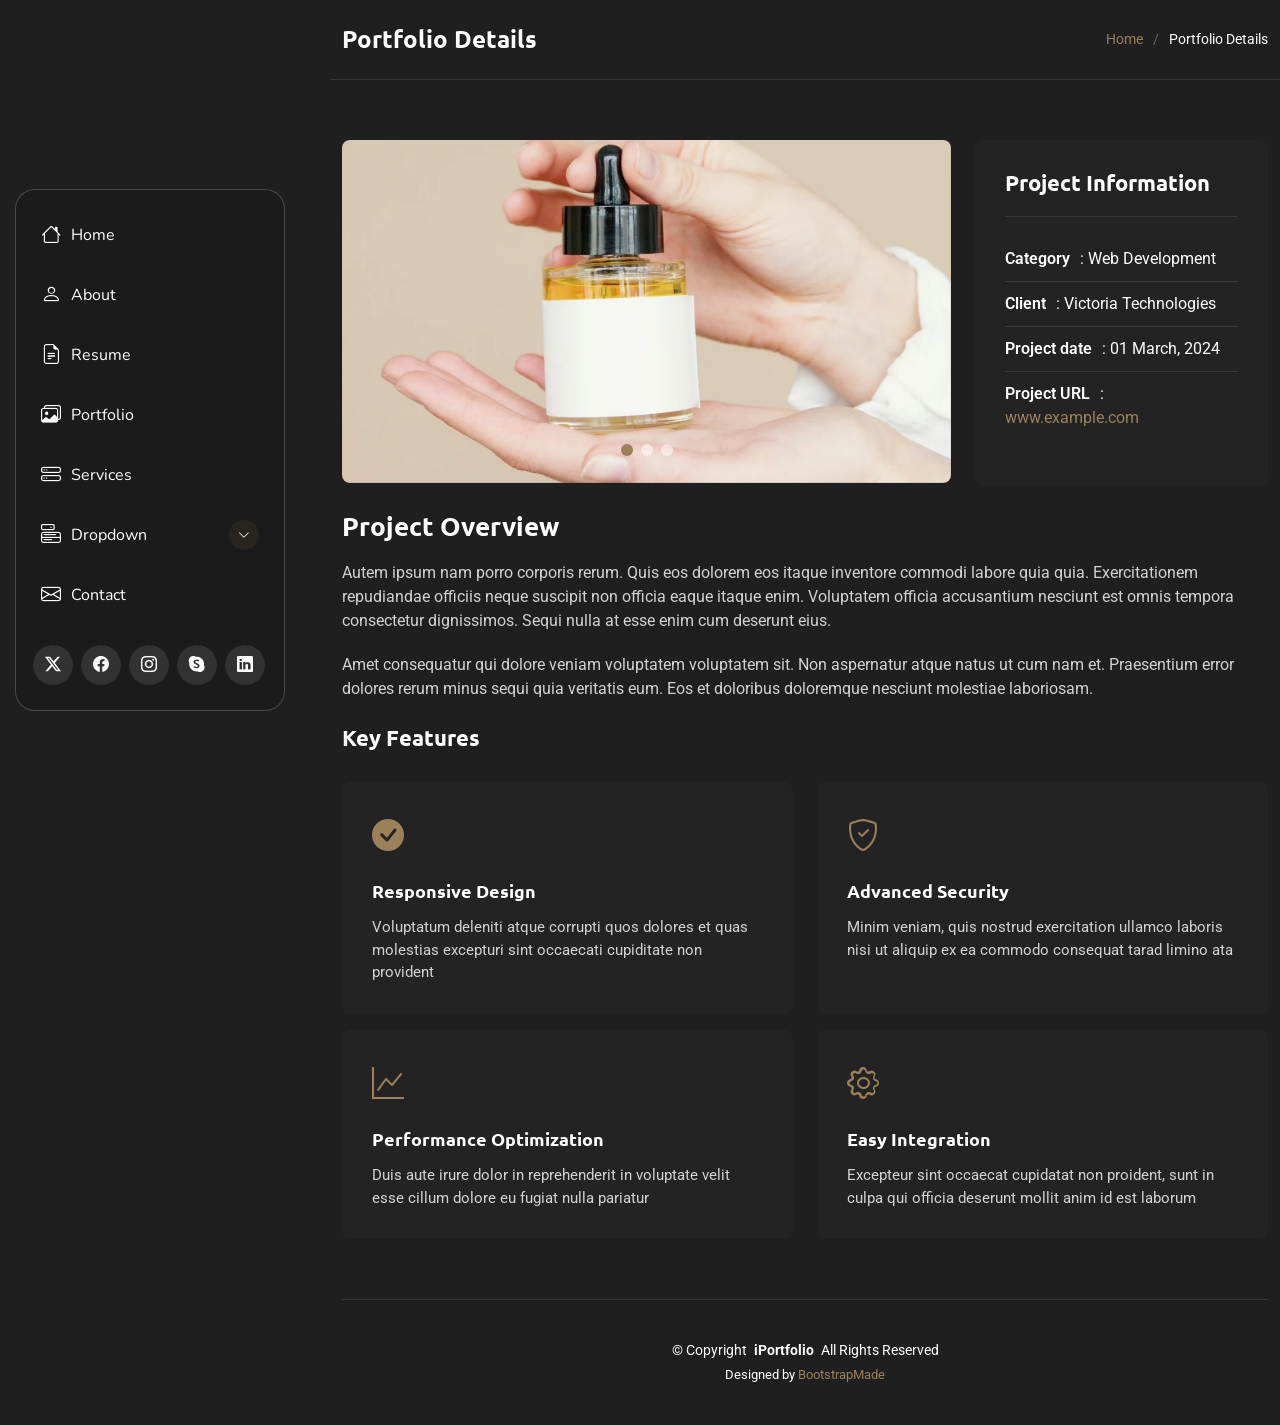
==== portfolio-details.html @ 77517f19 "Moved project to root for GitHub Pages" ====
<!DOCTYPE html>
<html lang="en">

<head>
  <meta charset="utf-8">
  <meta content="width=device-width, initial-scale=1.0" name="viewport">
  <title>Portfolio Details - SnapFolio Bootstrap Template</title>
  <meta name="description" content="">
  <meta name="keywords" content="">

  <!-- Favicons -->
  <link href="assets/img/favicon.png" rel="icon">
  <link href="assets/img/apple-touch-icon.png" rel="apple-touch-icon">

  <!-- Fonts -->
  <link href="https://fonts.googleapis.com" rel="preconnect">
  <link href="https://fonts.gstatic.com" rel="preconnect" crossorigin>
  <link href="https://fonts.googleapis.com/css2?family=Roboto:ital,wght@0,100;0,300;0,400;0,500;0,700;0,900;1,100;1,300;1,400;1,500;1,700;1,900&family=Ubuntu:ital,wght@0,300;0,400;0,500;0,700;1,300;1,400;1,500;1,700&family=Nunito:ital,wght@0,200;0,300;0,400;0,500;0,600;0,700;0,800;0,900;1,200;1,300;1,400;1,500;1,600;1,700;1,800;1,900&display=swap" rel="stylesheet">

  <!-- Vendor CSS Files -->
  <link href="assets/vendor/bootstrap/css/bootstrap.min.css" rel="stylesheet">
  <link href="assets/vendor/bootstrap-icons/bootstrap-icons.css" rel="stylesheet">
  <link href="assets/vendor/aos/aos.css" rel="stylesheet">
  <link href="assets/vendor/glightbox/css/glightbox.min.css" rel="stylesheet">
  <link href="assets/vendor/swiper/swiper-bundle.min.css" rel="stylesheet">

  <!-- Main CSS File -->
  <link href="assets/css/main.css" rel="stylesheet">

  <!-- =======================================================
  * Template Name: SnapFolio
  * Template URL: https://bootstrapmade.com/snapfolio-bootstrap-portfolio-template/
  * Updated: Jun 13 2025 with Bootstrap v5.3.6
  * Author: BootstrapMade.com
  * License: https://bootstrapmade.com/license/
  ======================================================== -->
</head>

<body class="portfolio-details-page">

  <header id="header" class="header dark-background d-flex flex-column justify-content-center">
    <i class="header-toggle d-xl-none bi bi-list"></i>

    <div class="header-container d-flex flex-column align-items-start">
      <nav id="navmenu" class="navmenu">
        <ul>
          <li><a href="#hero"><i class="bi bi-house navicon"></i>Home</a></li>
          <li><a href="#about"><i class="bi bi-person navicon"></i> About</a></li>
          <li><a href="#resume"><i class="bi bi-file-earmark-text navicon"></i> Resume</a></li>
          <li><a href="#portfolio"><i class="bi bi-images navicon"></i> Portfolio</a></li>
          <li><a href="#services"><i class="bi bi-hdd-stack navicon"></i> Services</a></li>
          <li class="dropdown"><a href="#"><i class="bi bi-menu-button navicon"></i> <span>Dropdown</span> <i class="bi bi-chevron-down toggle-dropdown"></i></a>
            <ul>
              <li><a href="#">Dropdown 1</a></li>
              <li class="dropdown"><a href="#"><span>Deep Dropdown</span> <i class="bi bi-chevron-down toggle-dropdown"></i></a>
                <ul>
                  <li><a href="#">Deep Dropdown 1</a></li>
                  <li><a href="#">Deep Dropdown 2</a></li>
                  <li><a href="#">Deep Dropdown 3</a></li>
                  <li><a href="#">Deep Dropdown 4</a></li>
                  <li><a href="#">Deep Dropdown 5</a></li>
                </ul>
              </li>
              <li><a href="#">Dropdown 2</a></li>
              <li><a href="#">Dropdown 3</a></li>
              <li><a href="#">Dropdown 4</a></li>
            </ul>
          </li>
          <li><a href="#contact"><i class="bi bi-envelope navicon"></i> Contact</a></li>
        </ul>
      </nav>

      <div class="social-links text-center">
        <a href="#" class="twitter"><i class="bi bi-twitter-x"></i></a>
        <a href="#" class="facebook"><i class="bi bi-facebook"></i></a>
        <a href="#" class="instagram"><i class="bi bi-instagram"></i></a>
        <a href="#" class="google-plus"><i class="bi bi-skype"></i></a>
        <a href="#" class="linkedin"><i class="bi bi-linkedin"></i></a>
      </div>

    </div>

  </header>

  <main class="main">

    <!-- Page Title -->
    <div class="page-title dark-background">
      <div class="container d-lg-flex justify-content-between align-items-center">
        <h1 class="mb-2 mb-lg-0">Portfolio Details</h1>
        <nav class="breadcrumbs">
          <ol>
            <li><a href="index.html">Home</a></li>
            <li class="current">Portfolio Details</li>
          </ol>
        </nav>
      </div>
    </div><!-- End Page Title -->

    <!-- Portfolio Details Section -->
    <section id="portfolio-details" class="portfolio-details section">

      <div class="container" data-aos="fade-up" data-aos-delay="100">

        <div class="row gy-4">

          <div class="col-lg-8">
            <div class="portfolio-details-slider swiper init-swiper">

              <script type="application/json" class="swiper-config">
                {
                  "loop": true,
                  "speed": 600,
                  "autoplay": {
                    "delay": 5000
                  },
                  "slidesPerView": "auto",
                  "pagination": {
                    "el": ".swiper-pagination",
                    "type": "bullets",
                    "clickable": true
                  }
                }
              </script>

              <div class="swiper-wrapper align-items-center">

                <div class="swiper-slide">
                  <img src="assets/img/portfolio/portfolio-1.webp" alt="Portfolio Image" class="img-fluid" loading="lazy">
                </div>

                <div class="swiper-slide">
                  <img src="assets/img/portfolio/portfolio-10.webp" alt="Portfolio Image" class="img-fluid" loading="lazy">
                </div>

                <div class="swiper-slide">
                  <img src="assets/img/portfolio/portfolio-7.webp" alt="Portfolio Image" class="img-fluid" loading="lazy">
                </div>

              </div>
              <div class="swiper-pagination"></div>
            </div>
          </div>

          <div class="col-lg-4">
            <div class="portfolio-info" data-aos="fade-left" data-aos-delay="200">
              <h3>Project Information</h3>
              <ul>
                <li><strong>Category</strong>: Web Development</li>
                <li><strong>Client</strong>: Victoria Technologies</li>
                <li><strong>Project date</strong>: 01 March, 2024</li>
                <li><strong>Project URL</strong>: <a href="#" target="_blank">www.example.com</a></li>
              </ul>
            </div>
          </div>

          <div class="col-lg-12">
            <div class="portfolio-description" data-aos="fade-up" data-aos-delay="300">
              <h2>Project Overview</h2>
              <p>
                Autem ipsum nam porro corporis rerum. Quis eos dolorem eos itaque inventore commodi labore quia quia. Exercitationem repudiandae officiis neque suscipit non officia eaque itaque enim. Voluptatem officia accusantium nesciunt est omnis tempora consectetur dignissimos. Sequi nulla at esse enim cum deserunt eius.
              </p>
              <p>
                Amet consequatur qui dolore veniam voluptatem voluptatem sit. Non aspernatur atque natus ut cum nam et. Praesentium error dolores rerum minus sequi quia veritatis eum. Eos et doloribus doloremque nesciunt molestiae laboriosam.
              </p>

              <div class="features mt-4">
                <h3>Key Features</h3>
                <div class="row gy-3">
                  <div class="col-md-6">
                    <div class="feature-item" data-aos="fade-up" data-aos-delay="400">
                      <i class="bi bi-check-circle-fill"></i>
                      <h4>Responsive Design</h4>
                      <p>Voluptatum deleniti atque corrupti quos dolores et quas molestias excepturi sint occaecati cupiditate non provident</p>
                    </div>
                  </div>

                  <div class="col-md-6">
                    <div class="feature-item" data-aos="fade-up" data-aos-delay="500">
                      <i class="bi bi-shield-check"></i>
                      <h4>Advanced Security</h4>
                      <p>Minim veniam, quis nostrud exercitation ullamco laboris nisi ut aliquip ex ea commodo consequat tarad limino ata</p>
                    </div>
                  </div>

                  <div class="col-md-6">
                    <div class="feature-item" data-aos="fade-up" data-aos-delay="600">
                      <i class="bi bi-graph-up"></i>
                      <h4>Performance Optimization</h4>
                      <p>Duis aute irure dolor in reprehenderit in voluptate velit esse cillum dolore eu fugiat nulla pariatur</p>
                    </div>
                  </div>

                  <div class="col-md-6">
                    <div class="feature-item" data-aos="fade-up" data-aos-delay="700">
                      <i class="bi bi-gear"></i>
                      <h4>Easy Integration</h4>
                      <p>Excepteur sint occaecat cupidatat non proident, sunt in culpa qui officia deserunt mollit anim id est laborum</p>
                    </div>
                  </div>
                </div>
              </div>
            </div>
          </div>

        </div>

      </div>

    </section><!-- /Portfolio Details Section -->

  </main>

  <footer id="footer" class="footer position-relative">

    <div class="container">
      <div class="copyright text-center ">
        <p>© <span>Copyright</span> <strong class="px-1 sitename">iPortfolio</strong> <span>All Rights Reserved</span></p>
      </div>
      <div class="credits">
        <!-- All the links in the footer should remain intact. -->
        <!-- You can delete the links only if you've purchased the pro version. -->
        <!-- Licensing information: https://bootstrapmade.com/license/ -->
        <!-- Purchase the pro version with working PHP/AJAX contact form: [buy-url] -->
        Designed by <a href="https://bootstrapmade.com/">BootstrapMade</a>
      </div>
    </div>

  </footer>

  <!-- Scroll Top -->
  <a href="#" id="scroll-top" class="scroll-top d-flex align-items-center justify-content-center"><i class="bi bi-arrow-up-short"></i></a>

  <!-- Preloader -->
  <div id="preloader"></div>

  <!-- Vendor JS Files -->
  <script src="assets/vendor/bootstrap/js/bootstrap.bundle.min.js"></script>
  <script src="assets/vendor/php-email-form/validate.js"></script>
  <script src="assets/vendor/aos/aos.js"></script>
  <script src="assets/vendor/typed.js/typed.umd.js"></script>
  <script src="assets/vendor/purecounter/purecounter_vanilla.js"></script>
  <script src="assets/vendor/waypoints/noframework.waypoints.js"></script>
  <script src="assets/vendor/isotope-layout/isotope.pkgd.min.js"></script>
  <script src="assets/vendor/imagesloaded/imagesloaded.pkgd.min.js"></script>
  <script src="assets/vendor/glightbox/js/glightbox.min.js"></script>
  <script src="assets/vendor/swiper/swiper-bundle.min.js"></script>

  <!-- Main JS File -->
  <script src="assets/js/main.js"></script>

</body>

</html>
---- assets/css/main.css ----
/**
* Template Name: SnapFolio
* Template URL: https://bootstrapmade.com/snapfolio-bootstrap-portfolio-template/
* Updated: Jun 13 2025 with Bootstrap v5.3.6
* Author: BootstrapMade.com
* License: https://bootstrapmade.com/license/
*/

/*--------------------------------------------------------------
# Font & Color Variables
# Help: https://bootstrapmade.com/color-system/
--------------------------------------------------------------*/
/* Fonts */
:root {
  --default-font: "Roboto",  system-ui, -apple-system, "Segoe UI", Roboto, "Helvetica Neue", Arial, "Noto Sans", "Liberation Sans", sans-serif, "Apple Color Emoji", "Segoe UI Emoji", "Segoe UI Symbol", "Noto Color Emoji";
  --heading-font: "Ubuntu",  sans-serif;
  --nav-font: "Nunito",  sans-serif;
}

/* Global Colors - The following color variables are used throughout the website. Updating them here will change the color scheme of the entire website */
:root { 
  --background-color: #1f1f1f; /* Background color for the entire website, including individual sections */
  --default-color: #ffffff; /* Default color used for the majority of the text content across the entire website */
  --heading-color: #ffffff; /* Color for headings, subheadings and title throughout the website */
  --accent-color: #9b805a; /* Accent color that represents your brand on the website. It's used for buttons, links, and other elements that need to stand out */
  --surface-color: #232323; /* The surface color is used as a background of boxed elements within sections, such as cards, icon boxes, or other elements that require a visual separation from the global background. */
  --contrast-color: #ffffff; /* Contrast color for text, ensuring readability against backgrounds of accent, heading, or default colors. */
}

/* Nav Menu Colors - The following color variables are used specifically for the navigation menu. They are separate from the global colors to allow for more customization options */
:root {
  --nav-color: #ffffff;  /* The default color of the main navmenu links */
  --nav-hover-color: #9b805a; /* Applied to main navmenu links when they are hovered over or active */
  --nav-mobile-background-color: #393939; /* Used as the background color for mobile navigation menu */
  --nav-dropdown-background-color: #393939; /* Used as the background color for dropdown items that appear when hovering over primary navigation items */
  --nav-dropdown-color: #ffffff; /* Used for navigation links of the dropdown items in the navigation menu. */
  --nav-dropdown-hover-color: #9b805a; /* Similar to --nav-hover-color, this color is applied to dropdown navigation links when they are hovered over. */
}

/* Color Presets - These classes override global colors when applied to any section or element, providing reuse of the sam color scheme. */

.light-background {
  --background-color: #2c2c2c;
  --surface-color: #323232;
}

.dark-background {
  --background-color: #040b14;
  --default-color: #ffffff;
  --heading-color: #ffffff;
  --surface-color: #151f2b;
  --contrast-color: #ffffff;
}

/* Smooth scroll */
:root {
  scroll-behavior: smooth;
}

/*--------------------------------------------------------------
# General Styling & Shared Classes
--------------------------------------------------------------*/
body {
  color: var(--default-color);
  background-color: var(--background-color);
  font-family: var(--default-font);
}

a {
  color: var(--accent-color);
  text-decoration: none;
  transition: 0.3s;
}

a:hover {
  color: color-mix(in srgb, var(--accent-color), transparent 25%);
  text-decoration: none;
}

h1,
h2,
h3,
h4,
h5,
h6 {
  color: var(--heading-color);
  font-family: var(--heading-font);
}

/* PHP Email Form Messages
------------------------------*/
.php-email-form .error-message {
  display: none;
  background: #df1529;
  color: #ffffff;
  text-align: left;
  padding: 15px;
  margin-bottom: 24px;
  font-weight: 600;
}

.php-email-form .sent-message {
  display: none;
  color: #ffffff;
  background: #059652;
  text-align: center;
  padding: 15px;
  margin-bottom: 24px;
  font-weight: 600;
}

.php-email-form .loading {
  display: none;
  background: var(--surface-color);
  text-align: center;
  padding: 15px;
  margin-bottom: 24px;
}

.php-email-form .loading:before {
  content: "";
  display: inline-block;
  border-radius: 50%;
  width: 24px;
  height: 24px;
  margin: 0 10px -6px 0;
  border: 3px solid var(--accent-color);
  border-top-color: var(--surface-color);
  animation: php-email-form-loading 1s linear infinite;
}

@keyframes php-email-form-loading {
  0% {
    transform: rotate(0deg);
  }

  100% {
    transform: rotate(360deg);
  }
}

/*--------------------------------------------------------------
# Global Header
--------------------------------------------------------------*/
.header {
  --background-color: #1b1b1b;
  color: var(--default-color);
  position: fixed;
  top: 0;
  left: 0;
  bottom: 0;
  padding: 0 15px;
  width: 300px;
  transition: all ease-in-out 0.3s;
  overflow-y: auto;
  z-index: 997;
}

.header .header-container {
  border-radius: 20px;
  padding: 15px;
  background-color: var(--background-color);
  border: 1px solid color-mix(in srgb, var(--default-color), transparent 80%);
}

.header .social-links {
  margin: 0 0 10px 0;
}

.header .social-links a {
  font-size: 16px;
  display: inline-flex;
  align-items: center;
  justify-content: center;
  background: color-mix(in srgb, var(--default-color), transparent 90%);
  color: var(--default-color);
  margin: 0 2px;
  border-radius: 50%;
  text-align: center;
  width: 40px;
  height: 40px;
  transition: 0.3s;
}

.header .social-links a:hover {
  color: var(--contrast-color);
  background: var(--accent-color);
}

@media (min-width: 1200px) {

  .header~main,
  .header~#footer {
    margin-left: 330px;
  }
}

@media (max-width: 1199px) {
  .header {
    left: -100%;
  }
}

.header.header-show {
  left: 0;
}

.header .header-toggle {
  color: var(--contrast-color);
  background-color: var(--accent-color);
  font-size: 22px;
  display: flex;
  align-items: center;
  justify-content: center;
  width: 40px;
  height: 40px;
  border-radius: 50%;
  cursor: pointer;
  position: fixed;
  top: 15px;
  right: 15px;
  z-index: 9999;
  transition: background-color 0.3s;
}

.header .header-toggle:hover {
  color: var(--contrast-color);
  background-color: color-mix(in srgb, var(--accent-color) 90%, white 15%);
}

/*--------------------------------------------------------------
# Navigation Menu
--------------------------------------------------------------*/
.mobile-nav-toggle {
  display: none;
}

.navmenu {
  padding: 0;
  z-index: 9997;
  width: 100%;
}

.navmenu ul {
  list-style: none;
  padding: 0 0 20px 0;
  margin: 0;
}

.navmenu a,
.navmenu a:focus {
  color: var(--nav-color);
  padding: 15px 10px;
  font-family: var(--nav-font);
  font-size: 16px;
  font-weight: 400;
  display: flex;
  align-items: center;
  white-space: nowrap;
  transition: 0.3s;
  width: 100%;
}

.navmenu a .navicon,
.navmenu a:focus .navicon {
  font-size: 20px;
  margin-right: 10px;
}

.navmenu a .toggle-dropdown,
.navmenu a:focus .toggle-dropdown {
  font-size: 12px;
  line-height: 0;
  margin-left: auto;
  width: 30px;
  height: 30px;
  display: flex;
  align-items: center;
  justify-content: center;
  border-radius: 50%;
  transition: 0.3s;
  flex-shrink: 0;
  background-color: color-mix(in srgb, var(--accent-color), transparent 90%);
}

.navmenu a .toggle-dropdown:hover,
.navmenu a:focus .toggle-dropdown:hover {
  background-color: var(--accent-color);
  color: var(--contrast-color);
}

.navmenu a:hover,
.navmenu .active,
.navmenu .active:focus {
  color: var(--nav-hover-color);
}

.navmenu a:hover .navicon,
.navmenu .active .navicon,
.navmenu .active:focus .navicon {
  color: var(--accent-color);
}

.navmenu .active .toggle-dropdown,
.navmenu .active:focus .toggle-dropdown {
  background-color: var(--accent-color);
  color: var(--contrast-color);
  transform: rotate(180deg);
}

.navmenu .dropdown {
  display: block;
}

.navmenu .dropdown a,
.navmenu .dropdown a:focus {
  color: --nav-dropdown-color;
}

.navmenu .dropdown a:hover,
.navmenu .dropdown .active,
.navmenu .dropdown .active:focus {
  color: var(--nav-dropdown-hover-color);
}

.navmenu .dropdown ul {
  position: static;
  display: none;
  z-index: 99;
  padding: 5px 10px;
  margin: 5px 10px;
  background-color: var(--nav-dropdown-background-color);
  border: 1px solid color-mix(in srgb, var(--default-color), transparent 90%);
  box-shadow: none;
  transition: all 0.5s ease-in-out;
}

.navmenu .dropdown ul ul {
  background-color: rgba(33, 37, 41, 0.1);
}

.navmenu .dropdown>.dropdown-active {
  display: block;
  background-color: rgba(33, 37, 41, 0.03);
}

/*--------------------------------------------------------------
# Global Footer
--------------------------------------------------------------*/
.footer {
  color: var(--default-color);
  background-color: var(--background-color);
  font-size: 14px;
  padding: 0 0 40px 0;
  position: relative;
}

.footer .copyright {
  padding-top: 40px;
  border-top: 1px solid color-mix(in srgb, var(--default-color), transparent 90%);
}

.footer .copyright p {
  margin-bottom: 0;
}

.footer .credits {
  margin-top: 4px;
  font-size: 13px;
  text-align: center;
}

/*--------------------------------------------------------------
# Preloader
--------------------------------------------------------------*/
#preloader {
  position: fixed;
  inset: 0;
  z-index: 999999;
  overflow: hidden;
  background: var(--background-color);
  transition: all 0.6s ease-out;
}

#preloader:before {
  content: "";
  position: fixed;
  top: calc(50% - 30px);
  left: calc(50% - 30px);
  border: 6px solid #ffffff;
  border-color: var(--accent-color) transparent var(--accent-color) transparent;
  border-radius: 50%;
  width: 60px;
  height: 60px;
  animation: animate-preloader 1.5s linear infinite;
}

@keyframes animate-preloader {
  0% {
    transform: rotate(0deg);
  }

  100% {
    transform: rotate(360deg);
  }
}

/*--------------------------------------------------------------
# Scroll Top Button
--------------------------------------------------------------*/
.scroll-top {
  position: fixed;
  visibility: hidden;
  opacity: 0;
  right: 15px;
  bottom: -15px;
  z-index: 99999;
  background-color: var(--accent-color);
  width: 44px;
  height: 44px;
  border-radius: 50px;
  transition: all 0.4s;
}

.scroll-top i {
  font-size: 24px;
  color: var(--contrast-color);
  line-height: 0;
}

.scroll-top:hover {
  background-color: color-mix(in srgb, var(--accent-color), transparent 20%);
  color: var(--contrast-color);
}

.scroll-top.active {
  visibility: visible;
  opacity: 1;
  bottom: 15px;
}

/*--------------------------------------------------------------
# Disable aos animation delay on mobile devices
--------------------------------------------------------------*/
@media screen and (max-width: 768px) {
  [data-aos-delay] {
    transition-delay: 0 !important;
  }
}

/*--------------------------------------------------------------
# Global Page Titles & Breadcrumbs
--------------------------------------------------------------*/
.page-title {
  color: var(--default-color);
  padding: 25px 0 0 0;
  position: relative;
}

.page-title .container {
  border-bottom: 1px solid color-mix(in srgb, var(--default-color), transparent 90%);
  padding-bottom: 25px;
}

.page-title h1 {
  font-size: 24px;
  font-weight: 700;
}

.page-title .breadcrumbs ol {
  display: flex;
  flex-wrap: wrap;
  list-style: none;
  padding: 0;
  margin: 0;
  font-size: 14px;
  font-weight: 400;
}

.page-title .breadcrumbs ol li+li {
  padding-left: 10px;
}

.page-title .breadcrumbs ol li+li::before {
  content: "/";
  display: inline-block;
  padding-right: 10px;
  color: color-mix(in srgb, var(--default-color), transparent 70%);
}

/*--------------------------------------------------------------
# Global Sections
--------------------------------------------------------------*/
section,
.section {
  color: var(--default-color);
  background-color: var(--background-color);
  padding: 60px 0;
  overflow: clip;
}

/*--------------------------------------------------------------
# Global Section Titles
--------------------------------------------------------------*/
.section-title {
  text-align: center;
  padding-bottom: 60px;
  position: relative;
}

.section-title h2 {
  font-size: 32px;
  font-weight: 700;
  position: relative;
}

.section-title h2:before,
.section-title h2:after {
  content: "";
  width: 50px;
  height: 2px;
  background: var(--accent-color);
  display: inline-block;
}

.section-title h2:before {
  margin: 0 15px 10px 0;
}

.section-title h2:after {
  margin: 0 0 10px 15px;
}

.section-title p {
  margin-bottom: 0;
}

/*--------------------------------------------------------------
# Hero Section
--------------------------------------------------------------*/
.hero {
  min-height: 100vh;
  position: relative;
  overflow: hidden;
  display: flex;
  align-items: center;
}

.hero .background-elements {
  position: absolute;
  top: 0;
  left: 0;
  width: 100%;
  height: 100%;
  z-index: 1;
  overflow: hidden;
}

.hero .background-elements .bg-circle {
  position: absolute;
  border-radius: 50%;
  background: linear-gradient(45deg, color-mix(in srgb, var(--accent-color), transparent 90%), color-mix(in srgb, var(--accent-color), transparent 95%));
  animation: float 6s ease-in-out infinite;
}

.hero .background-elements .bg-circle.circle-1 {
  width: 300px;
  height: 300px;
  top: 10%;
  right: 10%;
  animation-delay: 0s;
}

.hero .background-elements .bg-circle.circle-2 {
  width: 200px;
  height: 200px;
  bottom: 20%;
  left: 5%;
  animation-delay: 2s;
}

.hero .hero-content {
  position: relative;
  width: 100%;
  z-index: 2;
}

.hero .container {
  position: relative;
  z-index: 3;
}

.hero .hero-text h1 {
  font-size: 72px;
  font-weight: 800;
  line-height: 1.1;
  margin-bottom: 15px;
  color: var(--heading-color);
}

.hero .hero-text h1 .accent-text {
  color: var(--accent-color);
  position: relative;
}

.hero .hero-text h1 .accent-text::after {
  content: "";
  position: absolute;
  bottom: -5px;
  left: 0;
  width: 100%;
  height: 3px;
  background: linear-gradient(90deg, var(--accent-color), color-mix(in srgb, var(--accent-color), transparent 50%));
}

.hero .hero-text h2 {
  font-size: 32px;
  font-weight: 600;
  color: var(--heading-color);
  margin-bottom: 10px;
}

.hero .hero-text .lead {
  font-size: 24px;
  margin-bottom: 20px;
  color: var(--default-color);
}

.hero .hero-text .lead span {
  color: var(--accent-color);
  font-weight: 600;
  border-bottom: 2px solid var(--accent-color);
  padding-bottom: 2px;
}

.hero .hero-text .description {
  font-size: 18px;
  line-height: 1.6;
  color: color-mix(in srgb, var(--default-color), transparent 20%);
  margin-bottom: 40px;
  max-width: 500px;
}

.hero .hero-actions {
  display: flex;
  gap: 20px;
  margin-bottom: 40px;
  flex-wrap: wrap;
}

.hero .hero-actions .btn {
  padding: 14px 30px;
  font-size: 16px;
  font-weight: 600;
  border-radius: 50px;
  text-decoration: none;
  transition: all 0.3s ease;
  border: 2px solid;
}

.hero .hero-actions .btn.btn-primary {
  background-color: var(--accent-color);
  color: var(--contrast-color);
  border-color: var(--accent-color);
}

.hero .hero-actions .btn.btn-primary:hover {
  background-color: color-mix(in srgb, var(--accent-color), black 10%);
  transform: translateY(-2px);
  box-shadow: 0 8px 25px color-mix(in srgb, var(--accent-color), transparent 70%);
}

.hero .hero-actions .btn.btn-outline {
  background-color: transparent;
  color: var(--accent-color);
  border-color: var(--accent-color);
}

.hero .hero-actions .btn.btn-outline:hover {
  background-color: var(--accent-color);
  color: var(--contrast-color);
  transform: translateY(-2px);
}

.hero .social-links {
  display: flex;
  gap: 20px;
}

.hero .social-links a {
  width: 50px;
  height: 50px;
  display: flex;
  align-items: center;
  justify-content: center;
  background-color: var(--surface-color);
  color: color-mix(in srgb, var(--default-color), transparent 40%);
  border-radius: 50%;
  font-size: 20px;
  transition: all 0.3s ease;
}

.hero .social-links a:hover {
  color: var(--contrast-color);
  background-color: var(--accent-color);
  transform: translateY(-3px);
  box-shadow: 0 8px 25px color-mix(in srgb, var(--accent-color), transparent 70%);
}

.hero .hero-visual {
  display: flex;
  justify-content: center;
  align-items: center;
  height: 100%;
}

.hero .hero-visual .profile-container {
  position: relative;
  width: 400px;
  height: 400px;
}

.hero .hero-visual .profile-container .profile-background {
  position: absolute;
  top: 20px;
  left: 20px;
  width: 100%;
  height: 100%;
  background: linear-gradient(135deg, var(--accent-color), color-mix(in srgb, var(--accent-color), var(--heading-color) 30%));
  border-radius: 30px;
  z-index: 1;
}

.hero .hero-visual .profile-container .profile-image {
  position: relative;
  width: 100%;
  height: 100%;
  object-fit: cover;
  border-radius: 30px;
  z-index: 2;
  box-shadow: 0 20px 40px color-mix(in srgb, var(--default-color), transparent 85%);
}

.hero .hero-visual .profile-container .floating-elements .floating-icon {
  position: absolute;
  width: 60px;
  height: 60px;
  background-color: var(--surface-color);
  border-radius: 50%;
  display: flex;
  align-items: center;
  justify-content: center;
  font-size: 24px;
  color: var(--accent-color);
  box-shadow: 0 8px 25px color-mix(in srgb, var(--default-color), transparent 85%);
  animation: floatIcon 4s ease-in-out infinite;
}

.hero .hero-visual .profile-container .floating-elements .floating-icon.icon-1 {
  top: -10px;
  right: 50px;
  animation-delay: 0s;
}

.hero .hero-visual .profile-container .floating-elements .floating-icon.icon-2 {
  bottom: 80px;
  right: -20px;
  animation-delay: 1s;
}

.hero .hero-visual .profile-container .floating-elements .floating-icon.icon-3 {
  bottom: -10px;
  left: 50px;
  animation-delay: 2s;
}

.hero .hero-visual .profile-container .floating-elements .floating-icon.icon-4 {
  top: 100px;
  left: -20px;
  animation-delay: 3s;
}

@keyframes float {

  0%,
  100% {
    transform: translateY(0px);
  }

  50% {
    transform: translateY(-20px);
  }
}

@keyframes floatIcon {

  0%,
  100% {
    transform: translateY(0px) rotate(0deg);
  }

  50% {
    transform: translateY(-10px) rotate(5deg);
  }
}

@media (max-width: 992px) {
  .hero .hero-text {
    text-align: center;
    margin-bottom: 50px;
  }

  .hero .hero-text h1 {
    font-size: 56px;
  }

  .hero .hero-text h2 {
    font-size: 28px;
  }

  .hero .hero-text .lead {
    font-size: 20px;
  }

  .hero .hero-visual .profile-container {
    width: 350px;
    height: 350px;
  }
}

@media (max-width: 768px) {
  .hero .hero-text h1 {
    font-size: 42px;
  }

  .hero .hero-text h2 {
    font-size: 24px;
  }

  .hero .hero-text .lead {
    font-size: 18px;
  }

  .hero .hero-text .description {
    font-size: 16px;
  }

  .hero .hero-actions {
    justify-content: center;
  }

  .hero .hero-actions .btn {
    padding: 12px 25px;
    font-size: 14px;
  }

  .hero .hero-visual .profile-container {
    width: 300px;
    height: 300px;
  }

  .hero .hero-visual .profile-container .floating-elements .floating-icon {
    width: 50px;
    height: 50px;
    font-size: 20px;
  }

  .hero .background-elements .bg-circle.circle-1 {
    width: 200px;
    height: 200px;
  }

  .hero .background-elements .bg-circle.circle-2 {
    width: 150px;
    height: 150px;
  }

  .hero .background-elements .bg-circle.circle-3 {
    width: 100px;
    height: 100px;
  }
}

/*--------------------------------------------------------------
# About Section
--------------------------------------------------------------*/
.about .profile-card {
  background: linear-gradient(135deg, var(--surface-color) 0%, color-mix(in srgb, var(--surface-color), var(--accent-color) 5%) 100%);
  border-radius: 2rem;
  padding: 2.5rem;
  text-align: center;
  box-shadow: 0 20px 40px rgba(0, 0, 0, 0.08);
  border: 1px solid color-mix(in srgb, var(--accent-color), transparent 90%);
  position: relative;
  overflow: hidden;
}

.about .profile-card::before {
  content: "";
  position: absolute;
  top: 0;
  left: 0;
  right: 0;
  height: 4px;
  background: linear-gradient(90deg, var(--accent-color), color-mix(in srgb, var(--accent-color), var(--heading-color) 30%));
}

@media (max-width: 991px) {
  .about .profile-card {
    margin-bottom: 3rem;
  }
}

.about .profile-header {
  position: relative;
  margin-bottom: 2rem;
}

.about .profile-header .profile-image {
  width: 160px;
  height: 160px;
  margin: 0 auto 1.5rem;
  border-radius: 50%;
  overflow: hidden;
  border: 4px solid var(--accent-color);
  box-shadow: 0 10px 30px rgba(0, 0, 0, 0.15);
}

.about .profile-header .profile-image img {
  width: 100%;
  height: 100%;
  object-fit: cover;
}

.about .profile-header .profile-badge {
  position: absolute;
  bottom: 20px;
  right: calc(50% - 65px);
  width: 32px;
  height: 32px;
  background-color: var(--accent-color);
  border-radius: 50%;
  display: flex;
  align-items: center;
  justify-content: center;
  border: 3px solid var(--surface-color);
}

.about .profile-header .profile-badge i {
  color: var(--contrast-color);
  font-size: 14px;
}

.about .profile-content h3 {
  font-size: 1.5rem;
  font-weight: 700;
  margin-bottom: 0.5rem;
  color: var(--heading-color);
}

.about .profile-content .profession {
  color: var(--accent-color);
  font-weight: 500;
  margin-bottom: 2rem;
}

.about .contact-links {
  display: flex;
  flex-direction: column;
  gap: 1rem;
}

.about .contact-links .contact-item {
  display: flex;
  align-items: center;
  gap: 0.75rem;
  padding: 0.75rem 1rem;
  background-color: color-mix(in srgb, var(--surface-color), var(--background-color) 50%);
  border-radius: 0.75rem;
  text-decoration: none;
  color: var(--default-color);
  transition: all 0.3s;
  border: 1px solid color-mix(in srgb, var(--default-color), transparent 90%);
}

.about .contact-links .contact-item:hover {
  background-color: var(--accent-color);
  color: var(--contrast-color);
  transform: translateY(-2px);
  box-shadow: 0 5px 20px color-mix(in srgb, var(--accent-color), transparent 70%);
}

.about .contact-links .contact-item i {
  font-size: 1rem;
  width: 18px;
}

.about .about-content {
  padding-left: 3rem;
}

@media (max-width: 991px) {
  .about .about-content {
    padding-left: 0;
  }
}

.about .about-content .section-header {
  margin-bottom: 2rem;
}

.about .about-content .section-header .badge-text {
  display: inline-block;
  background: linear-gradient(135deg, var(--accent-color), color-mix(in srgb, var(--accent-color), var(--heading-color) 20%));
  color: var(--contrast-color);
  padding: 0.5rem 1.5rem;
  border-radius: 2rem;
  font-size: 0.875rem;
  font-weight: 600;
  letter-spacing: 0.5px;
  margin-bottom: 1.5rem;
}

.about .about-content .section-header h2 {
  font-size: 2.25rem;
  font-weight: 700;
  line-height: 1.3;
  margin: 0;
}

@media (max-width: 768px) {
  .about .about-content .section-header h2 {
    font-size: 1.875rem;
  }
}

.about .about-content .description {
  margin-bottom: 2.5rem;
}

.about .about-content .description p {
  font-size: 1.1rem;
  line-height: 1.7;
  color: color-mix(in srgb, var(--default-color), transparent 20%);
  margin-bottom: 1.5rem;
}

.about .about-content .description p:last-child {
  margin-bottom: 0;
}

.about .stats-grid {
  display: grid;
  grid-template-columns: repeat(3, 1fr);
  gap: 2rem;
  margin-bottom: 2.5rem;
  padding: 2rem;
  background-color: var(--surface-color);
  border-radius: 1.5rem;
  box-shadow: 0 10px 30px rgba(0, 0, 0, 0.05);
}

@media (max-width: 768px) {
  .about .stats-grid {
    grid-template-columns: 1fr;
    gap: 1.5rem;
    text-align: center;
  }
}

.about .stats-grid .stat-item {
  text-align: center;
}

.about .stats-grid .stat-item .stat-number {
  font-size: 2rem;
  font-weight: 700;
  color: var(--accent-color);
  display: block;
  margin-bottom: 0.5rem;
}

.about .stats-grid .stat-item .stat-label {
  font-size: 0.875rem;
  color: color-mix(in srgb, var(--default-color), transparent 40%);
  font-weight: 500;
}

.about .details-grid {
  margin-bottom: 2.5rem;
}

.about .details-grid .detail-row {
  display: grid;
  grid-template-columns: 1fr 1fr;
  gap: 2rem;
  margin-bottom: 1.5rem;
}

@media (max-width: 768px) {
  .about .details-grid .detail-row {
    grid-template-columns: 1fr;
    gap: 1rem;
  }
}

.about .details-grid .detail-row:last-child {
  margin-bottom: 0;
}

.about .details-grid .detail-item .detail-label {
  display: block;
  font-size: 0.875rem;
  color: color-mix(in srgb, var(--default-color), transparent 50%);
  margin-bottom: 0.5rem;
  font-weight: 500;
}

.about .details-grid .detail-item .detail-value {
  display: block;
  font-weight: 600;
  color: var(--heading-color);
  font-size: 1rem;
}

.about .cta-section {
  display: flex;
  gap: 1rem;
  flex-wrap: wrap;
}

.about .cta-section .btn {
  padding: 0.875rem 2rem;
  border-radius: 0.75rem;
  font-weight: 600;
  text-decoration: none;
  transition: all 0.3s;
  display: inline-flex;
  align-items: center;
  gap: 0.5rem;
  border: 2px solid transparent;
}

.about .cta-section .btn.btn-primary {
  background-color: var(--accent-color);
  color: var(--contrast-color);
}

.about .cta-section .btn.btn-primary:hover {
  background-color: color-mix(in srgb, var(--accent-color), black 15%);
  transform: translateY(-2px);
  box-shadow: 0 10px 30px color-mix(in srgb, var(--accent-color), transparent 60%);
}

.about .cta-section .btn.btn-outline {
  background-color: transparent;
  color: var(--default-color);
  border-color: color-mix(in srgb, var(--default-color), transparent 70%);
}

.about .cta-section .btn.btn-outline:hover {
  border-color: var(--accent-color);
  transform: translateY(-2px);
}

/*--------------------------------------------------------------
# Stats Section
--------------------------------------------------------------*/
.stats .stats-wrapper {
  display: grid;
  grid-template-columns: repeat(4, 1fr);
  gap: 20px;
}

@media (max-width: 992px) {
  .stats .stats-wrapper {
    grid-template-columns: repeat(2, 1fr);
  }
}

@media (max-width: 576px) {
  .stats .stats-wrapper {
    grid-template-columns: 1fr;
  }
}

.stats .stats-item {
  background: linear-gradient(135deg, color-mix(in srgb, var(--surface-color), transparent 5%), var(--surface-color));
  border-radius: 15px;
  padding: 40px 20px;
  text-align: center;
  position: relative;
  transition: transform 0.3s ease, box-shadow 0.3s ease;
  box-shadow: 0 10px 30px rgba(0, 0, 0, 0.05);
  overflow: hidden;
}

.stats .stats-item:hover {
  transform: translateY(-10px);
  box-shadow: 0 15px 35px rgba(0, 0, 0, 0.1);
}

.stats .stats-item:hover .icon-wrapper {
  transform: scale(1.1);
}

.stats .stats-item:nth-child(1) .icon-wrapper {
  background-color: color-mix(in srgb, var(--accent-color), transparent 85%);
}

.stats .stats-item:nth-child(1) .icon-wrapper i {
  color: color-mix(in srgb, var(--accent-color), transparent 10%);
}

.stats .stats-item:nth-child(2) .icon-wrapper {
  background-color: color-mix(in srgb, #ff7e00, transparent 85%);
}

.stats .stats-item:nth-child(2) .icon-wrapper i {
  color: color-mix(in srgb, #ff7e00, transparent 10%);
}

.stats .stats-item:nth-child(3) .icon-wrapper {
  background-color: color-mix(in srgb, #00c875, transparent 85%);
}

.stats .stats-item:nth-child(3) .icon-wrapper i {
  color: color-mix(in srgb, #00c875, transparent 10%);
}

.stats .stats-item:nth-child(4) .icon-wrapper {
  background-color: color-mix(in srgb, #e83e8c, transparent 85%);
}

.stats .stats-item:nth-child(4) .icon-wrapper i {
  color: color-mix(in srgb, #e83e8c, transparent 10%);
}

.stats .stats-item .icon-wrapper {
  width: 80px;
  height: 80px;
  border-radius: 50%;
  display: flex;
  align-items: center;
  justify-content: center;
  margin: 0 auto 20px;
  transition: transform 0.3s ease;
}

.stats .stats-item .icon-wrapper i {
  font-size: 36px;
}

.stats .stats-item span {
  display: block;
  font-size: 48px;
  font-weight: 700;
  color: var(--heading-color);
  margin-bottom: 10px;
  line-height: 1;
  font-family: var(--heading-font);
}

.stats .stats-item p {
  color: var(--default-color);
  font-size: 18px;
  margin: 0;
  font-weight: 500;
  font-family: var(--heading-font);
  opacity: 0.8;
}

/*--------------------------------------------------------------
# Skills Section
--------------------------------------------------------------*/
.skills .skills-category {
  background-color: var(--surface-color);
  padding: 30px;
  border-radius: 8px;
  box-shadow: 0 0 20px rgba(0, 0, 0, 0.05);
  height: 100%;
  transition: transform 0.3s;
}

.skills .skills-category:hover {
  transform: translateY(-5px);
}

.skills .skills-category h3 {
  font-size: 24px;
  margin-bottom: 25px;
  position: relative;
  padding-bottom: 15px;
}

.skills .skills-category h3:after {
  content: "";
  position: absolute;
  bottom: 0;
  left: 0;
  width: 50px;
  height: 2px;
  background-color: var(--accent-color);
}

.skills .skill-item {
  margin-bottom: 25px;
}

.skills .skill-item:last-child {
  margin-bottom: 0;
}

.skills .skill-item h4 {
  font-size: 16px;
  margin-bottom: 8px;
}

.skills .skill-item .skill-percentage {
  font-size: 14px;
  color: color-mix(in srgb, var(--heading-color), transparent 30%);
}

.skills .skill-item .progress {
  height: 8px;
  background-color: color-mix(in srgb, var(--accent-color), transparent 90%);
  border-radius: 20px;
  overflow: hidden;
  position: relative;
}

.skills .skill-item .progress .progress-bar {
  background-color: var(--accent-color);
  transition: width 1.5s ease-in-out;
  width: 0;
  height: 100%;
  border-radius: 20px;
}

.skills .skill-item .skill-tooltip {
  font-size: 14px;
  color: color-mix(in srgb, var(--default-color), transparent 30%);
  margin-top: 8px;
  opacity: 0;
  transform: translateY(-5px);
  transition: all 0.3s;
}

.skills .skill-item:hover .skill-tooltip {
  opacity: 1;
  transform: translateY(0);
}

.skills .skill-box {
  background-color: var(--surface-color);
  padding: 25px 20px;
  border-radius: 8px;
  text-align: center;
  transition: all 0.3s;
  height: 100%;
  position: relative;
  overflow: hidden;
  box-shadow: 0 0 15px rgba(0, 0, 0, 0.05);
}

.skills .skill-box:hover {
  transform: translateY(-5px);
}

.skills .skill-box:hover i {
  color: var(--accent-color);
  transform: scale(1.1);
}

.skills .skill-box:hover .skill-tooltip {
  opacity: 1;
  transform: translateY(0);
}

.skills .skill-box i {
  font-size: 36px;
  color: color-mix(in srgb, var(--accent-color), transparent 20%);
  margin-bottom: 15px;
  display: inline-block;
  transition: all 0.3s;
}

.skills .skill-box h4 {
  font-size: 18px;
  margin-bottom: 10px;
}

.skills .skill-box .skill-tooltip {
  font-size: 14px;
  color: color-mix(in srgb, var(--default-color), transparent 30%);
  opacity: 0;
  transform: translateY(5px);
  transition: all 0.3s;
}

@media (max-width: 991.98px) {
  .skills .skills-category {
    margin-bottom: 30px;
  }

  .skills .skills-category:last-child {
    margin-bottom: 0;
  }
}

@media (max-width: 767.98px) {
  .skills .skill-box {
    margin-bottom: 20px;
  }

  .skills .skill-box:last-child {
    margin-bottom: 0;
  }
}

/*--------------------------------------------------------------
# Resume Section
--------------------------------------------------------------*/
.resume .resume-side {
  background-color: var(--surface-color);
  padding: 2rem;
  border-radius: 10px;
  box-shadow: 0 0 20px rgba(0, 0, 0, 0.1);
  height: 100%;
}

.resume .resume-side .profile-img {
  text-align: center;
}

.resume .resume-side .profile-img img {
  width: 200px;
  height: 200px;
  object-fit: cover;
  border: 5px solid color-mix(in srgb, var(--accent-color), transparent 85%);
  border-radius: 50%;
}

.resume .resume-side h3 {
  font-size: 1.5rem;
  margin-bottom: 1rem;
  color: var(--heading-color);
  font-weight: 600;
}

.resume .resume-side .contact-info li {
  margin-bottom: 1rem;
  color: var(--default-color);
}

.resume .resume-side .contact-info li i {
  width: 25px;
  color: var(--accent-color);
  margin-right: 0.5rem;
}

.resume .resume-side .skill-item {
  margin-bottom: 1.5rem;
}

.resume .resume-side .skill-item span {
  font-size: 0.9rem;
  color: var(--default-color);
}

.resume .resume-side .skill-item .progress {
  height: 8px;
  background-color: color-mix(in srgb, var(--accent-color), transparent 90%);
  border-radius: 4px;
  margin-top: 0.5rem;
}

.resume .resume-side .skill-item .progress .progress-bar {
  background-color: var(--accent-color);
  width: 0;
  transition: width 1s ease;
}

.resume .resume-section {
  margin-bottom: 3rem;
}

.resume .resume-section h3 {
  font-size: 1.75rem;
  margin-bottom: 1.5rem;
  color: var(--heading-color);
  font-weight: 600;
}

.resume .resume-section h3 i {
  color: var(--accent-color);
}

.resume .resume-section .resume-item {
  padding-left: 1.5rem;
  border-left: 2px solid color-mix(in srgb, var(--accent-color), transparent 80%);
  margin-bottom: 2rem;
  position: relative;
}

.resume .resume-section .resume-item:before {
  content: "";
  position: absolute;
  width: 16px;
  height: 16px;
  border-radius: 50%;
  left: -9px;
  top: 0;
  background: var(--accent-color);
}

.resume .resume-section .resume-item h4 {
  font-size: 1.2rem;
  margin-bottom: 0.5rem;
  color: var(--heading-color);
  font-weight: 600;
}

.resume .resume-section .resume-item h5 {
  font-size: 1rem;
  margin-bottom: 0.5rem;
  color: var(--accent-color);
}

.resume .resume-section .resume-item .company {
  font-size: 0.95rem;
  margin-bottom: 1rem;
  color: var(--heading-color);
}

.resume .resume-section .resume-item .company i {
  margin-right: 0.5rem;
}

.resume .resume-section .resume-item ul {
  padding-left: 1.2rem;
}

.resume .resume-section .resume-item ul li {
  margin-bottom: 0.5rem;
  color: var(--default-color);
}

.resume .resume-section .resume-item p {
  color: var(--default-color);
  margin-bottom: 0;
}

@media (max-width: 991.98px) {
  .resume .resume-side {
    margin-bottom: 2rem;
  }
}

/*--------------------------------------------------------------
# Portfolio Section
--------------------------------------------------------------*/
@media (max-width: 991px) {
  .portfolio .filter-sidebar {
    margin-bottom: 30px;
  }
}

.portfolio .filters-wrapper {
  background-color: color-mix(in srgb, var(--surface-color), var(--default-color) 3%);
  padding: 30px;
  border-radius: 10px;
  box-shadow: 0 5px 25px rgba(0, 0, 0, 0.05);
}

@media (max-width: 991px) {
  .portfolio .filters-wrapper {
    padding: 20px;
  }
}

.portfolio .portfolio-filters {
  padding: 0;
  margin: 0;
  list-style: none;
  display: flex;
  flex-direction: column;
  gap: 10px;
}

@media (max-width: 991px) {
  .portfolio .portfolio-filters {
    flex-direction: row;
    flex-wrap: wrap;
    justify-content: center;
  }
}

.portfolio .portfolio-filters li {
  cursor: pointer;
  padding: 12px 20px;
  font-size: 16px;
  font-weight: 500;
  line-height: 1;
  color: var(--default-color);
  transition: all 0.3s ease-in-out;
  border-radius: 6px;
  background: transparent;
  position: relative;
  border-left: 3px solid transparent;
}

@media (max-width: 991px) {
  .portfolio .portfolio-filters li {
    padding: 8px 16px;
    border: 1px solid color-mix(in srgb, var(--accent-color), transparent 80%);
    border-left-width: 3px;
  }
}

.portfolio .portfolio-filters li:hover {
  color: var(--accent-color);
  background-color: color-mix(in srgb, var(--accent-color), transparent 90%);
  border-left-color: color-mix(in srgb, var(--accent-color), transparent 50%);
}

.portfolio .portfolio-filters li.filter-active {
  color: var(--accent-color);
  background-color: color-mix(in srgb, var(--accent-color), transparent 90%);
  border-left-color: var(--accent-color);
  font-weight: 600;
}

.portfolio .portfolio-wrap {
  transition: 0.4s;
  position: relative;
  overflow: hidden;
  border-radius: 12px;
  box-shadow: 0 5px 20px rgba(0, 0, 0, 0.08);
  height: 100%;
}

.portfolio .portfolio-wrap img {
  transition: transform 0.6s cubic-bezier(0.215, 0.61, 0.355, 1);
  width: 100%;
  height: 350px;
  object-fit: cover;
}

.portfolio .portfolio-wrap .portfolio-info {
  position: absolute;
  bottom: 0;
  left: 0;
  right: 0;
  padding: 25px;
  background: linear-gradient(to top, rgba(0, 0, 0, 0.8) 0%, rgba(0, 0, 0, 0.4) 60%, rgba(0, 0, 0, 0) 100%);
  z-index: 3;
  transition: all 0.4s cubic-bezier(0.215, 0.61, 0.355, 1);
  transform: translateY(20px);
  opacity: 0;
}

.portfolio .portfolio-wrap .portfolio-info .content {
  transition: all 0.4s cubic-bezier(0.215, 0.61, 0.355, 1);
  transform: translateY(20px);
}

.portfolio .portfolio-wrap .portfolio-info .category {
  display: inline-block;
  color: var(--accent-color);
  font-size: 14px;
  font-weight: 500;
  text-transform: uppercase;
  letter-spacing: 1px;
  margin-bottom: 8px;
}

.portfolio .portfolio-wrap .portfolio-info h4 {
  font-size: 20px;
  color: var(--contrast-color);
  font-weight: 700;
  margin-bottom: 15px;
}

.portfolio .portfolio-wrap .portfolio-info .portfolio-links {
  display: flex;
  gap: 12px;
}

.portfolio .portfolio-wrap .portfolio-info .portfolio-links a {
  color: var(--contrast-color);
  width: 40px;
  height: 40px;
  display: flex;
  align-items: center;
  justify-content: center;
  background-color: color-mix(in srgb, var(--accent-color), transparent 30%);
  border-radius: 50%;
  font-size: 18px;
  transition: 0.3s;
}

.portfolio .portfolio-wrap .portfolio-info .portfolio-links a:hover {
  background-color: var(--accent-color);
  transform: translateY(-3px);
}

.portfolio .portfolio-wrap:hover {
  transform: translateY(-5px);
}

.portfolio .portfolio-wrap:hover img {
  transform: scale(1.08);
}

.portfolio .portfolio-wrap:hover .portfolio-info {
  transform: translateY(0);
  opacity: 1;
}

.portfolio .portfolio-wrap:hover .portfolio-info .content {
  transform: translateY(0);
}

/*--------------------------------------------------------------
# Services Section
--------------------------------------------------------------*/
.services .service-header {
  margin-bottom: 60px;
}

.services .service-header .service-intro .service-heading {
  font-size: 48px;
  margin-bottom: 0;
  font-weight: 700;
  line-height: 1.2;
  color: var(--heading-color);
}

.services .service-header .service-intro .service-heading div {
  display: block;
  position: relative;
}

.services .service-header .service-intro .service-heading span {
  display: block;
  color: var(--accent-color);
}

@media (max-width: 992px) {
  .services .service-header .service-intro .service-heading {
    font-size: 36px;
  }
}

@media (max-width: 768px) {
  .services .service-header .service-intro .service-heading {
    font-size: 30px;
    margin-bottom: 20px;
  }
}

.services .service-header .service-summary p {
  margin-bottom: 25px;
  color: var(--default-color);
}

.services .service-header .service-summary .service-btn {
  display: inline-flex;
  align-items: center;
  padding: 12px 30px;
  background-color: var(--accent-color);
  color: var(--contrast-color);
  border-radius: 4px;
  font-weight: 500;
  transition: all 0.3s ease;
}

.services .service-header .service-summary .service-btn i {
  margin-left: 10px;
  transition: transform 0.3s ease;
}

.services .service-header .service-summary .service-btn:hover {
  background-color: color-mix(in srgb, var(--accent-color), transparent 15%);
  color: var(--contrast-color);
}

.services .service-header .service-summary .service-btn:hover i {
  transform: translateX(5px);
}

@media (max-width: 992px) {
  .services .service-header .service-summary {
    margin-top: 30px;
  }
}

.services .service-card {
  padding: 40px 40px 40px 40px;
  margin-bottom: 30px;
  border: 2px solid color-mix(in srgb, var(--accent-color), transparent 90%);
  transition: all 0.3s ease;
}

.services .service-card .service-icon {
  margin-bottom: 25px;
  background-color: color-mix(in srgb, var(--accent-color), transparent 90%);
  display: inline-flex;
  align-items: center;
  justify-content: center;
  border-radius: 10px;
  width: 64px;
  height: 64px;
}

.services .service-card .service-icon i {
  font-size: 32px;
  color: var(--accent-color);
  transition: all 0.3s ease;
}

.services .service-card h3 {
  font-size: 28px;
  margin-bottom: 15px;
  font-weight: 700;
}

.services .service-card h3 a {
  color: var(--heading-color);
  transition: color 0.3s ease;
}

.services .service-card h3 a span {
  display: block;
}

.services .service-card h3 a:hover {
  color: var(--accent-color);
}

.services .service-card p {
  color: var(--default-color);
  transition: color 0.3s ease;
  margin-bottom: 0;
}

.services .service-card .card-action {
  position: absolute;
  top: 0;
  right: 0;
  width: 80px;
  height: 80px;
  display: flex;
  align-items: center;
  justify-content: center;
  background-color: var(--accent-color);
  opacity: 0;
  visibility: hidden;
  transform: translateY(20px);
  transition: all 0.3s ease;
}

.services .service-card .card-action i {
  font-size: 24px;
  color: var(--contrast-color);
  transition: transform 0.3s ease;
}

.services .service-card .card-action:hover i {
  transform: rotate(45deg);
}

.services .service-card::before {
  content: "";
  position: absolute;
  top: 0;
  left: 0;
  right: 0;
  bottom: 0;
  background-color: var(--surface-color);
  clip-path: polygon(70% 0, 100% 30%, 100% 100%, 0 100%, 0 0);
  z-index: -1;
  opacity: 0;
  visibility: hidden;
  transition: all 0.3s ease;
}

.services .service-card:hover {
  border-color: transparent;
}

.services .service-card:hover::before {
  opacity: 1;
  visibility: visible;
  background-color: color-mix(in srgb, var(--accent-color), transparent 90%);
}

.services .service-card:hover h3 a {
  color: var(--accent-color);
}

.services .service-card:hover h3 a:hover {
  color: var(--accent-color);
}

.services .service-card:hover p {
  color: color-mix(in srgb, var(--default-color), transparent 20%);
}

.services .service-card:hover .card-action {
  opacity: 1;
  visibility: visible;
  transform: translateY(0);
}

.services .service-card:hover .service-icon i {
  transform: scale(1.1);
}

@media (max-width: 768px) {
  .services .service-card {
    padding: 150px 25px 25px;
  }

  .services .service-card h3 {
    font-size: 24px;
  }

  .services .service-card .service-icon {
    position: absolute;
    top: 40px;
    left: 25px;
  }
}

@media (max-width: 768px) {
  .services {
    padding: 70px 0 50px;
  }
}

/*--------------------------------------------------------------
# Testimonials Section
--------------------------------------------------------------*/
.testimonials .testimonial-masonry {
  display: grid;
  grid-template-columns: repeat(3, 1fr);
  gap: 2rem;
  position: relative;
}

.testimonials .testimonial-masonry::before {
  content: "";
  position: absolute;
  width: 100%;
  height: 100%;
  background: radial-gradient(circle at center, color-mix(in srgb, var(--accent-color), transparent 95%), transparent);
  opacity: 0.5;
  z-index: -1;
}

.testimonials .testimonial-item:nth-child(3n-1) {
  margin-top: 3rem;
}

.testimonials .testimonial-item:nth-child(3n) {
  margin-top: 1.5rem;
}

.testimonials .testimonial-item.highlight .testimonial-content {
  background-color: color-mix(in srgb, var(--accent-color), transparent 92%);
  border: 1px solid color-mix(in srgb, var(--accent-color), transparent 70%);
}

.testimonials .testimonial-item.highlight .testimonial-content .quote-pattern {
  background-color: color-mix(in srgb, var(--accent-color), transparent 85%);
}

.testimonials .testimonial-item.highlight .testimonial-content .quote-pattern i {
  color: var(--accent-color);
}

.testimonials .testimonial-content {
  background-color: var(--surface-color);
  border-radius: 20px;
  padding: 2rem;
  position: relative;
  transition: all 0.3s ease;
  border: 1px solid color-mix(in srgb, var(--default-color), transparent 92%);
}

.testimonials .testimonial-content:hover {
  transform: translateY(-5px);
}

.testimonials .testimonial-content p {
  font-size: 1rem;
  line-height: 1.7;
  margin: 1.5rem 0;
  position: relative;
}

.testimonials .quote-pattern {
  position: absolute;
  top: -1.25rem;
  left: 2rem;
  width: 2.5rem;
  height: 2.5rem;
  background-color: var(--surface-color);
  border-radius: 50%;
  display: flex;
  align-items: center;
  justify-content: center;
  border: 1px solid color-mix(in srgb, var(--default-color), transparent 92%);
}

.testimonials .quote-pattern i {
  font-size: 1.25rem;
  color: var(--accent-color);
}

.testimonials .client-info {
  display: flex;
  align-items: center;
  gap: 1rem;
  margin-top: 1.5rem;
  padding-top: 1.5rem;
  border-top: 1px solid color-mix(in srgb, var(--default-color), transparent 92%);
}

.testimonials .client-image {
  width: 50px;
  height: 50px;
  border-radius: 50%;
  overflow: hidden;
  flex-shrink: 0;
}

.testimonials .client-image img {
  width: 100%;
  height: 100%;
  object-fit: cover;
}

.testimonials .client-details h3 {
  font-size: 1.125rem;
  margin-bottom: 0.25rem;
}

.testimonials .client-details .position {
  font-size: 0.875rem;
  color: color-mix(in srgb, var(--heading-color), transparent 40%);
}

@media (max-width: 1199.98px) {
  .testimonials .testimonial-masonry {
    grid-template-columns: repeat(2, 1fr);
    gap: 1.5rem;
  }

  .testimonials .testimonial-item:nth-child(3n-1),
  .testimonials .testimonial-item:nth-child(3n) {
    margin-top: 0;
  }

  .testimonials .testimonial-item:nth-child(even) {
    margin-top: 2rem;
  }
}

@media (max-width: 767.98px) {
  .testimonials .testimonial-masonry {
    grid-template-columns: 1fr;
    gap: 2rem;
  }

  .testimonials .testimonial-item:nth-child(even) {
    margin-top: 0;
  }

  .testimonials .testimonial-content {
    padding: 1.5rem;
  }

  .testimonials .testimonial-content p {
    font-size: 0.9375rem;
    margin: 1.25rem 0;
  }

  .testimonials .quote-pattern {
    width: 2.25rem;
    height: 2.25rem;
    top: -1.125rem;
  }

  .testimonials .quote-pattern i {
    font-size: 1.125rem;
  }

  .testimonials .client-info {
    margin-top: 1.25rem;
    padding-top: 1.25rem;
  }

  .testimonials .client-image {
    width: 45px;
    height: 45px;
  }

  .testimonials .client-details h3 {
    font-size: 1rem;
  }

  .testimonials .client-details .position {
    font-size: 0.8125rem;
  }
}

/*--------------------------------------------------------------
# Contact Section
--------------------------------------------------------------*/
.contact .info-box {
  background-color: var(--accent-color);
  color: var(--contrast-color);
  padding: 3rem;
  border-radius: 1rem;
  height: 100%;
}

.contact .info-box h3 {
  color: var(--contrast-color);
  font-size: 2rem;
  margin-bottom: 1rem;
}

@media (max-width: 767.98px) {
  .contact .info-box h3 {
    font-size: 1.75rem;
  }
}

.contact .info-box p {
  opacity: 0.8;
  margin-bottom: 2rem;
}

.contact .info-box a {
  color: var(--contrast-color);
}

@media (max-width: 992px) {
  .contact .info-box {
    padding: 1.5rem;
  }
}

.contact .info-item {
  display: flex;
  gap: 1.5rem;
  margin-bottom: 2rem;
}

.contact .info-item:last-child {
  margin-bottom: 0;
}

.contact .info-item .icon-box {
  width: 3.5rem;
  height: 3.5rem;
  background-color: color-mix(in srgb, var(--contrast-color), transparent 85%);
  border-radius: 50%;
  display: flex;
  align-items: center;
  justify-content: center;
  flex-shrink: 0;
  transition: 0.3s;
}

.contact .info-item .icon-box i {
  font-size: 1.5rem;
  color: var(--contrast-color);
}

.contact .info-item:hover .icon-box {
  background-color: color-mix(in srgb, var(--contrast-color), transparent 70%);
}

.contact .info-item .content h4 {
  color: var(--contrast-color);
  font-size: 1.25rem;
  margin-bottom: 0.5rem;
  font-weight: 700;
}

.contact .info-item .content p {
  margin-bottom: 0.25rem;
  font-size: 0.95rem;
}

.contact .info-item .content p:last-child {
  margin-bottom: 0;
}

.contact .contact-form {
  background-color: var(--surface-color);
  padding: 3rem;
  border-radius: 1rem;
  height: 100%;
  box-shadow: 0 0 25px rgba(0, 0, 0, 0.05);
}

@media (max-width: 992px) {
  .contact .contact-form {
    padding: 1.5rem;
  }
}

.contact .contact-form h3 {
  font-size: 2rem;
  margin-bottom: 1rem;
}

@media (max-width: 768px) {
  .contact .contact-form h3 {
    font-size: 1.75rem;
  }
}

.contact .contact-form p {
  color: color-mix(in srgb, var(--default-color), transparent 25%);
  margin-bottom: 2rem;
}

.contact .contact-form .form-control,
.contact .contact-form .form-select {
  padding: 0.875rem 1.25rem;
  border-color: color-mix(in srgb, var(--default-color), transparent 90%);
  border-radius: 0.5rem;
  background-color: color-mix(in srgb, var(--surface-color) 90%, white 5%);
  color: var(--default-color);
}

.contact .contact-form .form-control:focus,
.contact .contact-form .form-select:focus {
  box-shadow: none;
  border-color: var(--accent-color);
}

.contact .contact-form .form-control::placeholder,
.contact .contact-form .form-select::placeholder {
  color: color-mix(in srgb, var(--default-color), transparent 50%);
}

.contact .contact-form .btn {
  background-color: var(--accent-color);
  color: var(--contrast-color);
  padding: 1rem 2rem;
  border-radius: 2rem;
  display: inline-flex;
  align-items: center;
  gap: 0.5rem;
  transition: 0.3s;
}

.contact .contact-form .btn i {
  font-size: 1.25rem;
}

.contact .contact-form .btn:hover {
  background-color: color-mix(in srgb, var(--accent-color), var(--contrast-color) 20%);
}

/*--------------------------------------------------------------
# Portfolio Details Section
--------------------------------------------------------------*/
.portfolio-details .portfolio-details-slider {
  position: relative;
  overflow: hidden;
  border-radius: 8px;
  box-shadow: 0 0 30px rgba(var(--default-color), 0.1);
}

.portfolio-details .portfolio-details-slider .swiper-wrapper {
  height: auto !important;
}

.portfolio-details .portfolio-details-slider img {
  aspect-ratio: 16/9;
  object-fit: cover;
}

.portfolio-details .portfolio-details-slider .swiper-pagination {
  position: absolute;
  bottom: 20px;
}

.portfolio-details .portfolio-details-slider .swiper-pagination .swiper-pagination-bullet {
  width: 12px;
  height: 12px;
  background-color: var(--contrast-color);
  opacity: 0.5;
  transition: 0.3s;
}

.portfolio-details .portfolio-details-slider .swiper-pagination .swiper-pagination-bullet.swiper-pagination-bullet-active {
  opacity: 1;
  background-color: var(--accent-color);
}

.portfolio-details .portfolio-info {
  padding: 30px;
  background-color: var(--surface-color);
  border-radius: 8px;
  box-shadow: 0 0 30px rgba(var(--default-color), 0.1);
}

.portfolio-details .portfolio-info h3 {
  font-size: 22px;
  font-weight: 700;
  margin-bottom: 20px;
  padding-bottom: 20px;
  border-bottom: 1px solid color-mix(in srgb, var(--default-color), transparent 90%);
}

.portfolio-details .portfolio-info ul {
  padding: 0;
  list-style: none;
}

.portfolio-details .portfolio-info ul li {
  padding: 10px 0;
  border-bottom: 1px solid color-mix(in srgb, var(--default-color), transparent 90%);
}

.portfolio-details .portfolio-info ul li:last-child {
  border-bottom: 0;
}

.portfolio-details .portfolio-info ul li strong {
  font-weight: 600;
  margin-right: 10px;
  color: var(--heading-color);
}

.portfolio-details .portfolio-info ul li a {
  color: var(--accent-color);
  transition: 0.3s;
}

.portfolio-details .portfolio-info ul li a:hover {
  color: color-mix(in srgb, var(--accent-color), transparent 25%);
  text-decoration: underline;
}

.portfolio-details .portfolio-description h2 {
  font-size: 26px;
  font-weight: 700;
  margin-bottom: 20px;
}

.portfolio-details .portfolio-description p {
  padding: 0;
  margin-bottom: 20px;
  color: color-mix(in srgb, var(--default-color), transparent 20%);
}

.portfolio-details .portfolio-description .features h3 {
  font-size: 22px;
  font-weight: 600;
  margin-bottom: 30px;
}

.portfolio-details .portfolio-description .features .feature-item {
  padding: 30px;
  background-color: var(--surface-color);
  border-radius: 8px;
  height: 100%;
  transition: 0.3s;
  box-shadow: 0 0 30px rgba(var(--default-color), 0.1);
}

.portfolio-details .portfolio-description .features .feature-item:hover {
  transform: translateY(-5px);
}

.portfolio-details .portfolio-description .features .feature-item i {
  font-size: 32px;
  color: var(--accent-color);
  margin-bottom: 20px;
  display: inline-block;
}

.portfolio-details .portfolio-description .features .feature-item h4 {
  font-size: 18px;
  font-weight: 600;
  margin-bottom: 15px;
}

.portfolio-details .portfolio-description .features .feature-item p {
  margin: 0;
  font-size: 15px;
}

@media (max-width: 991px) {
  .portfolio-details .portfolio-info {
    margin-top: 20px;
  }
}

@media (max-width: 768px) {
  .portfolio-details .portfolio-description h2 {
    font-size: 24px;
  }
}

/*--------------------------------------------------------------
# Service Details Section
--------------------------------------------------------------*/
.service-details .service-details-slider {
  position: relative;
  overflow: hidden;
  border-radius: 10px;
  z-index: 1;
}

.service-details .service-details-slider .swiper-wrapper {
  height: auto !important;
}

.service-details .service-details-slider .swiper-pagination {
  position: absolute;
  bottom: 20px;
  left: 0;
  right: 0;
  z-index: 2;
}

.service-details .service-details-slider .swiper-pagination .swiper-pagination-bullet {
  width: 10px;
  height: 10px;
  background-color: var(--contrast-color);
  opacity: 0.5;
  transition: 0.3s;
}

.service-details .service-details-slider .swiper-pagination .swiper-pagination-bullet.swiper-pagination-bullet-active {
  opacity: 1;
  width: 20px;
  border-radius: 5px;
}

.service-details .content h3 {
  font-size: 28px;
  font-weight: 700;
  margin-bottom: 20px;
}

.service-details .content p {
  color: color-mix(in srgb, var(--default-color), transparent 20%);
  margin-bottom: 15px;
}

.service-details .content .features .feature-box {
  padding: 20px;
  background: var(--surface-color);
  border-radius: 10px;
  box-shadow: 0 0 20px rgba(0, 0, 0, 0.05);
  height: 100%;
  transition: 0.3s;
}

.service-details .content .features .feature-box:hover {
  transform: translateY(-5px);
}

.service-details .content .features .feature-box i {
  font-size: 24px;
  color: var(--accent-color);
  margin-right: 15px;
}

.service-details .content .features .feature-box h4 {
  font-size: 18px;
  font-weight: 600;
  margin: 0;
}

.service-details .service-info {
  background: var(--surface-color);
  padding: 30px;
  border-radius: 10px;
  box-shadow: 0 0 20px rgba(0, 0, 0, 0.05);
}

.service-details .service-info h4 {
  font-size: 22px;
  font-weight: 700;
  margin-bottom: 25px;
  padding-bottom: 15px;
  border-bottom: 2px solid color-mix(in srgb, var(--accent-color), transparent 85%);
}

.service-details .service-info .info-item {
  margin-bottom: 25px;
}

.service-details .service-info .info-item:last-child {
  margin-bottom: 0;
}

.service-details .service-info .info-item i {
  font-size: 24px;
  color: var(--accent-color);
  margin-bottom: 10px;
}

.service-details .service-info .info-item h5 {
  font-size: 16px;
  font-weight: 600;
  margin-bottom: 5px;
}

.service-details .service-info .info-item p {
  color: color-mix(in srgb, var(--default-color), transparent 20%);
  margin: 0;
}

.service-details .related-services {
  background: var(--surface-color);
  padding: 30px;
  border-radius: 10px;
  box-shadow: 0 0 20px rgba(0, 0, 0, 0.05);
}

.service-details .related-services h4 {
  font-size: 22px;
  font-weight: 700;
  margin-bottom: 25px;
  padding-bottom: 15px;
  border-bottom: 2px solid color-mix(in srgb, var(--accent-color), transparent 85%);
}

.service-details .related-services .service-item {
  margin-bottom: 25px;
  padding-bottom: 25px;
  border-bottom: 1px solid color-mix(in srgb, var(--default-color), transparent 90%);
}

.service-details .related-services .service-item:last-child {
  margin-bottom: 0;
  padding-bottom: 0;
  border-bottom: none;
}

.service-details .related-services .service-item i {
  font-size: 24px;
  color: var(--accent-color);
  margin-bottom: 10px;
}

.service-details .related-services .service-item h5 {
  font-size: 18px;
  margin-bottom: 10px;
}

.service-details .related-services .service-item h5 a {
  color: var(--heading-color);
  transition: 0.3s;
}

.service-details .related-services .service-item h5 a:hover {
  color: var(--accent-color);
}

.service-details .related-services .service-item p {
  color: color-mix(in srgb, var(--default-color), transparent 20%);
  margin: 0;
  font-size: 14px;
}

@media (max-width: 991px) {

  .service-details .service-info,
  .service-details .related-services {
    margin-top: 30px;
  }
}

/*--------------------------------------------------------------
# Starter Section Section
--------------------------------------------------------------*/
.starter-section {
  /* Add your styles here */
}
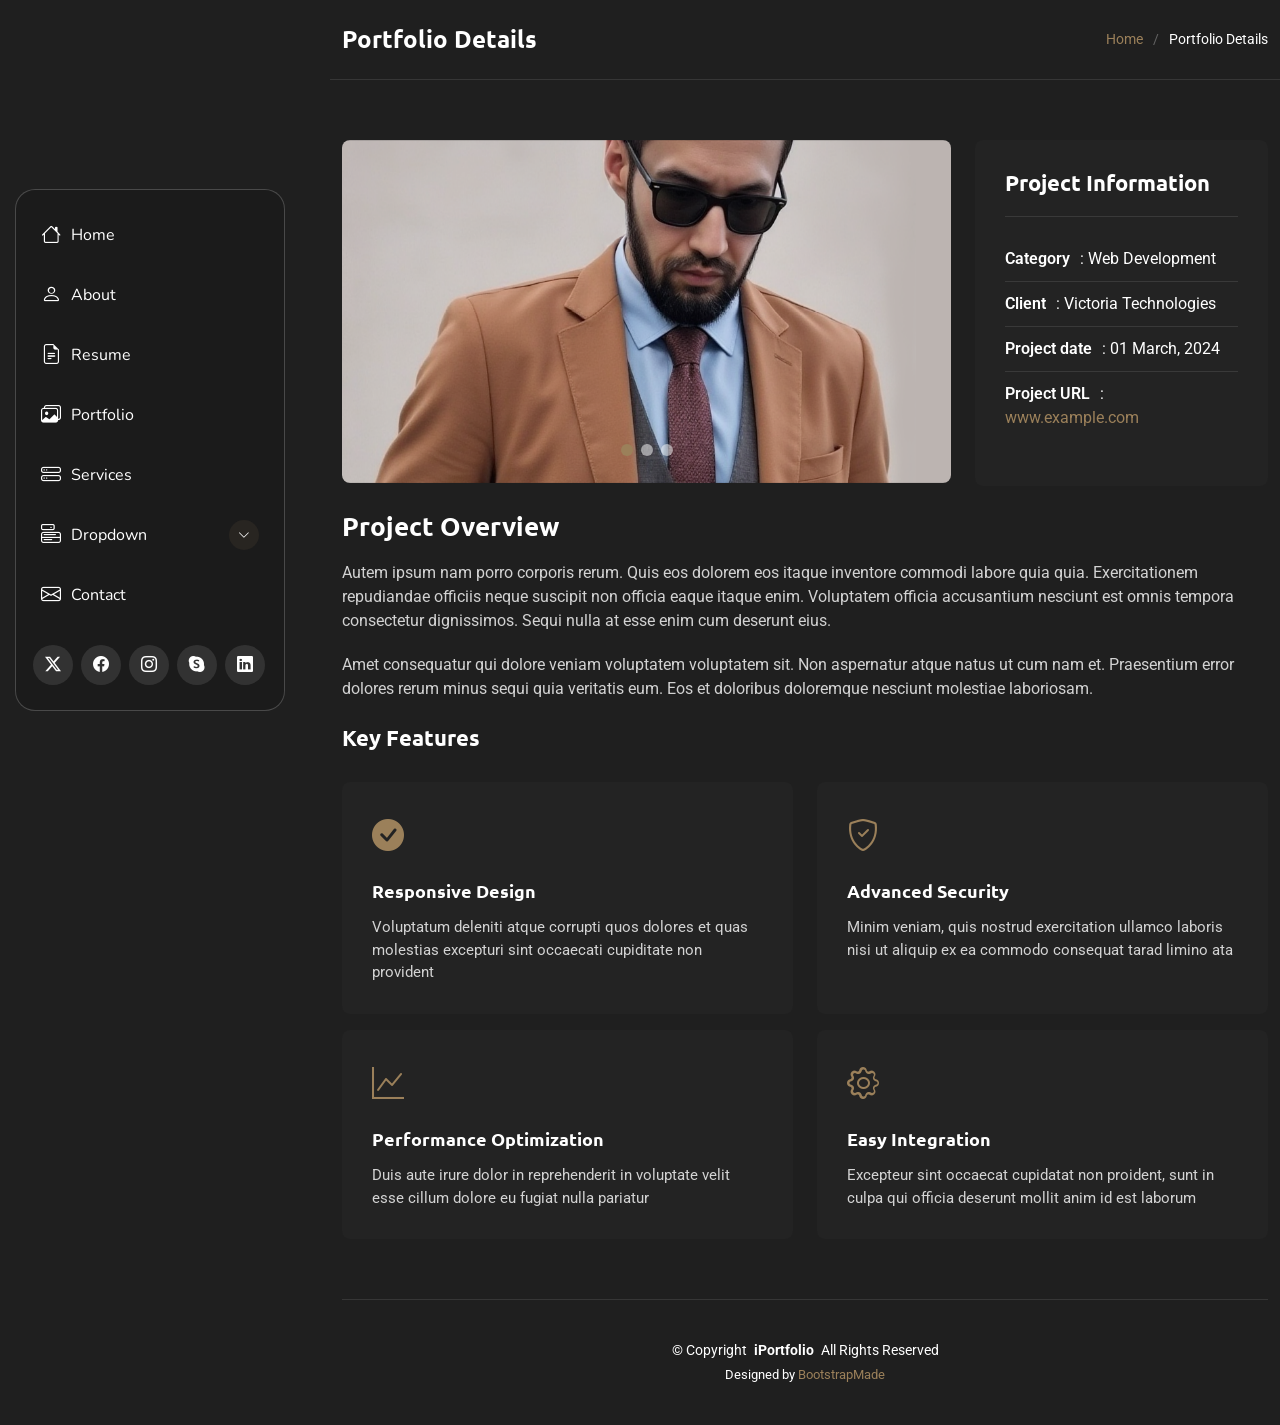
==== commit 06eee02a: "Fixed image path" ====
--- a/portfolio-details.html
+++ b/portfolio-details.html
@@ -126,7 +126,7 @@
               <div class="swiper-wrapper align-items-center">
 
                 <div class="swiper-slide">
-                  <img src="assets/img/portfolio/portfolio-1.webp" alt="Portfolio Image" class="img-fluid" loading="lazy">
+                  <img src="/assets/img/person/Profil_a.png" alt="Portfolio Image" class="img-fluid" loading="lazy">
                 </div>
 
                 <div class="swiper-slide">
